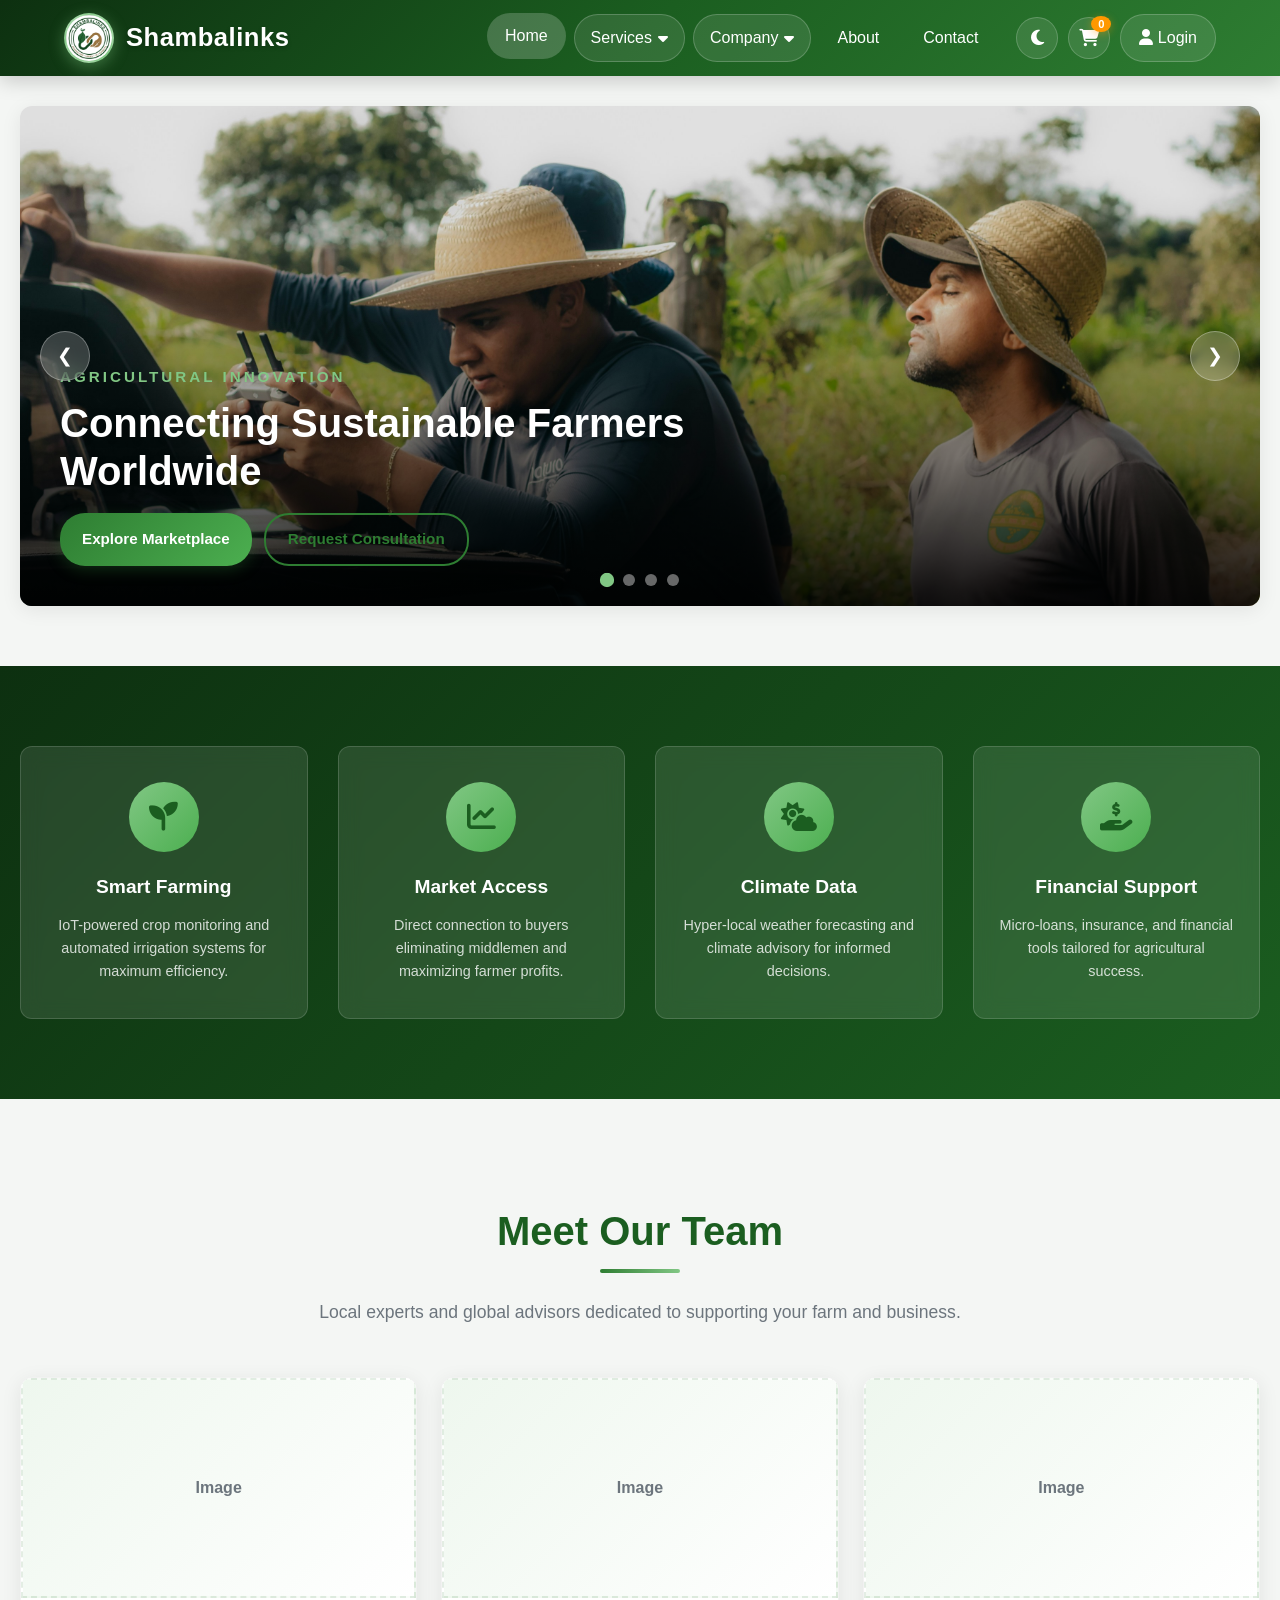
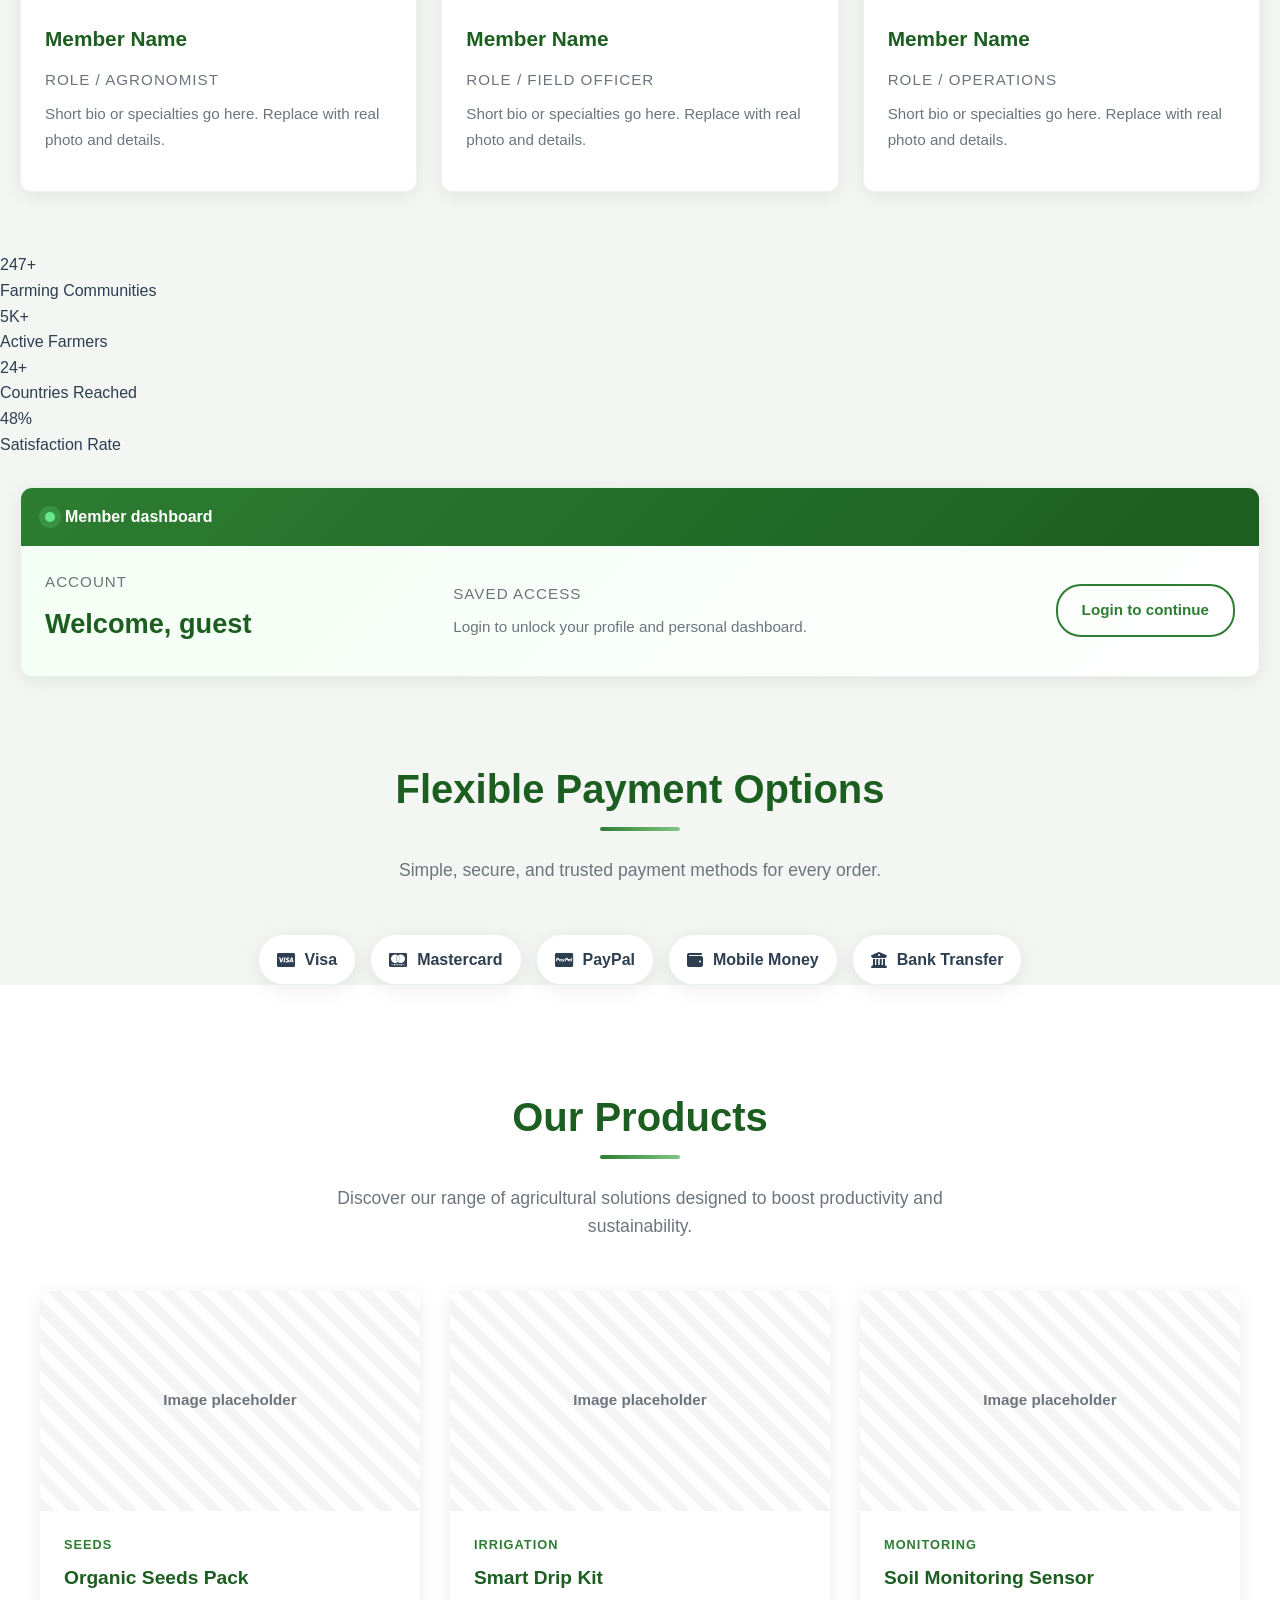
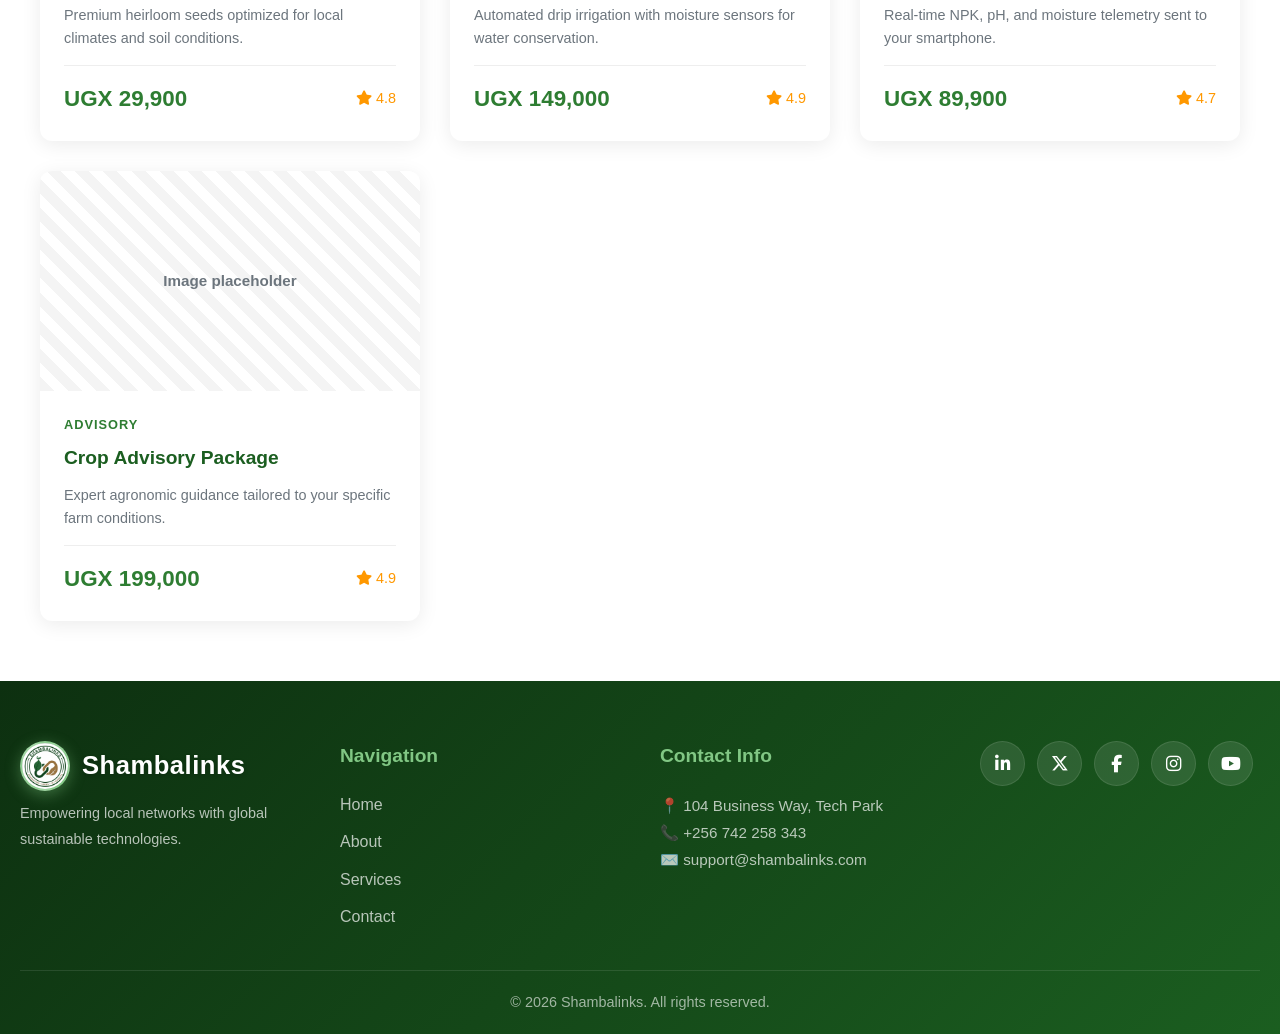
==== index.html @ 815021c3 "Added all the files and folders for the project." ====
<!DOCTYPE html>
<html lang="en">
<head>
    <meta charset="UTF-8">
    <meta name="viewport" content="width=device-width, initial-scale=1.0">
    <title>Shambalinks - Home</title>
    <link rel="stylesheet" href="Assets/css/style.css">
    <link rel="stylesheet" href="https://cdnjs.cloudflare.com/ajax/libs/font-awesome/6.5.1/css/all.min.css">
</head>
<body>
    <header>
        <div class="nav-container">
            <a href="index.html" class="logo-container">
                <div class="logo-placeholder">
                    <img src="Assets/images/shambalink logo.jpg" alt="SL" onerror="this.style.display='none'">
                </div>
                <div class="logo-text">Shambalinks</div>
            </a>
            <nav class="nav-menu">
                <div class="nav-left">
                    <a href="index.html" class="active">Home</a>
                    <div class="nav-dropdown">
                        <button class="dropbtn" aria-expanded="false">Services <i class="fa-solid fa-caret-down"></i></button>
                        <div class="dropdown-content">
                            <a href="pages/marketplace.html"><i class="fa-solid fa-store"></i> Marketplace</a>
                            <a href="pages/consulting.html"><i class="fa-solid fa-handshake"></i> Consulting</a>
                            <a href="#products"><i class="fa-solid fa-box"></i> Products</a>
                            <a href="pages/contact.html"><i class="fa-solid fa-envelope"></i> Request Service</a>
                        </div>
                    </div>
                    <div class="nav-dropdown">
                        <button class="dropbtn" aria-expanded="false">Company <i class="fa-solid fa-caret-down"></i></button>
                        <div class="dropdown-content">
                            <a href="pages/About.html"><i class="fa-solid fa-info-circle"></i> About Us</a>
                            <a href="pages/contact.html"><i class="fa-solid fa-envelope"></i> Contact</a>
                            <a href="#team"><i class="fa-solid fa-users"></i> Our Team</a>
                            <a href="#careers"><i class="fa-solid fa-briefcase"></i> Careers</a>
                        </div>
                    </div>
                    <a href="pages/About.html">About</a>
                    <a href="pages/contact.html">Contact</a>
                </div>
                <div class="nav-right">
                    <button id="theme-toggle" aria-label="Toggle theme" title="Toggle theme"><i class="fa-solid fa-moon"></i></button>
                    <button id="cart-btn" aria-label="Open cart" title="Cart"><i class="fa-solid fa-cart-shopping"></i><span id="cart-count" class="cart-count">0</span></button>
                    <a href="pages/login.html" id="login-link" class="btn-link"><i class="fa-solid fa-user"></i> Login</a>
                    <a href="pages/profile.html" id="profile-link" class="btn-link" style="display:none"><i class="fa-solid fa-user-circle"></i> Profile</a>
                </div>
            </nav>
        </div>
    </header>

    <main>
        <!-- Hero Section -->
        <section class="hero-slider-section">
            <div class="slider-container">
                <button class="slider-btn prev">&#10094;</button>
                <button class="slider-btn next">&#10095;</button>
                
                <!-- Slides -->
                <div class="slide active">
                    <img src="Assets/images/innovation.jpg" alt="Agricultural Innovation">
                    <div class="slide-content">
                        <p class="subtheme">Agricultural Innovation</p>
                        <h1 class="theme">Connecting Sustainable Farmers Worldwide</h1>
                        <div class="hero-ctas" style="margin-top:18px; display:flex; gap:12px;">
                            <a href="pages/marketplace.html" class="btn">Explore Marketplace</a>
                            <a href="pages/contact.html" class="btn btn-outline">Request Consultation</a>
                        </div>
                    </div>
                </div>
             
                <div class="slide">
                    <img src="Assets/images/lucius-amberg-Qi2O3SMJAsY-unsplash.jpg" alt="Smart Eco-Solutions">
                    <div class="slide-content">
                        <p class="subtheme">Smart Eco-Solutions</p>
                        <h1 class="theme">Optimizing Crop Yields with Modern Tech</h1>
                    </div>
                </div>
                
                <div class="slide">
                    <img src="Assets/images/bridging gap.jpg" alt="Global Distribution">
                    <div class="slide-content">
                        <p class="subtheme">Global Distribution</p>
                        <h1 class="theme">Bridging the Gap Between Farm and Market</h1>
                    </div>
                </div>

                <div class="slide">
                    <img src="Assets/images/sustainable.jpeg" alt="Sustainable Farming">
                    <div class="slide-content">
                        <p class="subtheme">Sustainable Future</p>
                        <h1 class="theme">Building Eco-Friendly Agricultural Networks</h1>
                    </div>
                </div>

                <!-- Slider Dots -->
                <div class="slider-dots">
                    <span class="dot active" data-slide="0"></span>
                    <span class="dot" data-slide="1"></span>
                    <span class="dot" data-slide="2"></span>
                    <span class="dot" data-slide="3"></span>
                </div>
            </div>
        </section>

        <!-- Features Section -->
        <section class="features-section">
            <div class="features-grid">
                <div class="feature-card">
                    <div class="feature-icon">
                        <i class="fa-solid fa-seedling"></i>
                    </div>
                    <h3>Smart Farming</h3>
                    <p>IoT-powered crop monitoring and automated irrigation systems for maximum efficiency.</p>
                </div>
                <div class="feature-card">
                    <div class="feature-icon">
                        <i class="fa-solid fa-chart-line"></i>
                    </div>
                    <h3>Market Access</h3>
                    <p>Direct connection to buyers eliminating middlemen and maximizing farmer profits.</p>
                </div>
                <div class="feature-card">
                    <div class="feature-icon">
                        <i class="fa-solid fa-cloud-sun"></i>
                    </div>
                    <h3>Climate Data</h3>
                    <p>Hyper-local weather forecasting and climate advisory for informed decisions.</p>
                </div>
                <div class="feature-card">
                    <div class="feature-icon">
                        <i class="fa-solid fa-hand-holding-dollar"></i>
                    </div>
                    <h3>Financial Support</h3>
                    <p>Micro-loans, insurance, and financial tools tailored for agricultural success.</p>
                </div>
            </div>
        </section>

        <!-- Team Section -->
        <section class="team-section container" id="team">
            <div class="section-header">
                <h2>Meet Our Team</h2>
                <p>Local experts and global advisors dedicated to supporting your farm and business.</p>
            </div>
            <div class="team-grid">
                <div class="team-card card">
                    <div class="card-img-wrapper">
                        <div class="team-photo-placeholder">Image</div>
                    </div>
                    <div class="card-body">
                        <h3>Member Name</h3>
                        <p class="muted-label">Role / Agronomist</p>
                        <p class="product-description">Short bio or specialties go here. Replace with real photo and details.</p>
                    </div>
                </div>
                <div class="team-card card">
                    <div class="card-img-wrapper">
                        <div class="team-photo-placeholder">Image</div>
                    </div>
                    <div class="card-body">
                        <h3>Member Name</h3>
                        <p class="muted-label">Role / Field Officer</p>
                        <p class="product-description">Short bio or specialties go here. Replace with real photo and details.</p>
                    </div>
                </div>
                <div class="team-card card">
                    <div class="card-img-wrapper">
                        <div class="team-photo-placeholder">Image</div>
                    </div>
                    <div class="card-body">
                        <h3>Member Name</h3>
                        <p class="muted-label">Role / Operations</p>
                        <p class="product-description">Short bio or specialties go here. Replace with real photo and details.</p>
                    </div>
                </div>
            </div>
        </section>

        <!-- Stats Section -->
        <section class="stats-section">
            <div class="stats-grid">
                <div class="stat-item">
                    <div class="stat-number" data-target="500" data-suffix="+">0</div>
                    <div class="stat-label">Farming Communities</div>
                </div>
                <div class="stat-item">
                    <div class="stat-number" data-target="10000" data-suffix="+">0</div>
                    <div class="stat-label">Active Farmers</div>
                </div>
                <div class="stat-item">
                    <div class="stat-number" data-target="50" data-suffix="+">0</div>
                    <div class="stat-label">Countries Reached</div>
                </div>
                <div class="stat-item">
                    <div class="stat-number" data-target="98" data-suffix="%">0</div>
                    <div class="stat-label">Satisfaction Rate</div>
                </div>
            </div>
        </section>

        <section class="container" id="profile-summary">
            <div class="summary-card">
                <div class="summary-header">
                    <span class="status-dot"></span>
                    <strong>Member dashboard</strong>
                </div>
                <div class="summary-body">
                    <div>
                        <p class="muted-label">Account</p>
                        <h3 id="user-profile-name">Welcome, guest</h3>
                    </div>
                    <div>
                        <p class="muted-label">Saved access</p>
                        <p id="user-profile-status">Login to unlock your profile and personal dashboard.</p>
                    </div>
                    <a href="pages/login.html" class="btn btn-outline">Login to continue</a>
                </div>
            </div>
        </section>

        <section class="container payment-section">
            <div class="section-header">
                <h2>Flexible Payment Options</h2>
                <p>Simple, secure, and trusted payment methods for every order.</p>
            </div>
            <div class="payment-methods">
                <span class="payment-pill"><i class="fa-brands fa-cc-visa"></i> Visa</span>
                <span class="payment-pill"><i class="fa-brands fa-cc-mastercard"></i> Mastercard</span>
                <span class="payment-pill"><i class="fa-brands fa-cc-paypal"></i> PayPal</span>
                <span class="payment-pill"><i class="fa-solid fa-wallet"></i> Mobile Money</span>
                <span class="payment-pill"><i class="fa-solid fa-building-columns"></i> Bank Transfer</span>
            </div>
        </section>

        <!-- Products Section -->
        <section class="products-section" id="products">
            <div class="container">
                <div class="section-header">
                    <h2>Our Products</h2>
                    <p>Discover our range of agricultural solutions designed to boost productivity and sustainability.</p>
                </div>
                <div class="products-grid">
                    <div class="product-card">
                        <div class="product-image">
                            <div class="product-placeholder" aria-hidden="true">Image placeholder</div>
                            <div class="product-overlay">
                                <button class="btn" onclick="window.addToCart && window.addToCart({name:'Organic Seeds Pack', price:29900, type:'product'})"><i class="fa-solid fa-cart-plus"></i> Add to Cart</button>
                            </div>
                        </div>
                        <div class="product-info">
                            <div class="product-category">Seeds</div>
                            <h3 class="product-name">Organic Seeds Pack</h3>
                            <p class="product-description">Premium heirloom seeds optimized for local climates and soil conditions.</p>
                            <div class="product-footer">
                                <span class="product-price">UGX 29,900</span>
                                <span class="product-rating"><i class="fa-solid fa-star"></i> 4.8</span>
                            </div>
                        </div>
                    </div>
                    <div class="product-card">
                        <div class="product-image">
                            <div class="product-placeholder" aria-hidden="true">Image placeholder</div>
                            <div class="product-overlay">
                                <button class="btn" onclick="window.addToCart && window.addToCart({name:'Smart Drip Kit', price:149000, type:'product'})"><i class="fa-solid fa-cart-plus"></i> Add to Cart</button>
                            </div>
                        </div>
                        <div class="product-info">
                            <div class="product-category">Irrigation</div>
                            <h3 class="product-name">Smart Drip Kit</h3>
                            <p class="product-description">Automated drip irrigation with moisture sensors for water conservation.</p>
                            <div class="product-footer">
                                <span class="product-price">UGX 149,000</span>
                                <span class="product-rating"><i class="fa-solid fa-star"></i> 4.9</span>
                            </div>
                        </div>
                    </div>
                    <div class="product-card">
                        <div class="product-image">
                            <div class="product-placeholder" aria-hidden="true">Image placeholder</div>
                            <div class="product-overlay">
                                <button class="btn" onclick="window.addToCart && window.addToCart({name:'Soil Monitoring Sensor', price:89900, type:'product'})"><i class="fa-solid fa-cart-plus"></i> Add to Cart</button>
                            </div>
                        </div>
                        <div class="product-info">
                            <div class="product-category">Monitoring</div>
                            <h3 class="product-name">Soil Monitoring Sensor</h3>
                            <p class="product-description">Real-time NPK, pH, and moisture telemetry sent to your smartphone.</p>
                            <div class="product-footer">
                                <span class="product-price">UGX 89,900</span>
                                <span class="product-rating"><i class="fa-solid fa-star"></i> 4.7</span>
                            </div>
                        </div>
                    </div>
                    <div class="product-card">
                        <div class="product-image">
                            <div class="product-placeholder" aria-hidden="true">Image placeholder</div>
                            <div class="product-overlay">
                                <a class="btn" href="pages/contact.html"><i class="fa-solid fa-envelope"></i> Request Service</a>
                            </div>
                        </div>
                        <div class="product-info">
                            <div class="product-category">Advisory</div>
                            <h3 class="product-name">Crop Advisory Package</h3>
                            <p class="product-description">Expert agronomic guidance tailored to your specific farm conditions.</p>
                            <div class="product-footer">
                                <span class="product-price">UGX 199,000</span>
                                <span class="product-rating"><i class="fa-solid fa-star"></i> 4.9</span>
                            </div>
                        </div>
                    </div>
                </div>
            </div>
        </section>

    </main>

    <footer>
        <div class="footer-container">
            <div class="footer-col">
                <div class="logo-container">
                    <div class="logo-placeholder">
                        <img src="Assets/images/shambalink logo.jpg" alt="SL" onerror="this.style.display='none'">
                    </div>
                    <div class="logo-text">Shambalinks</div>
                </div>
                <p style="margin-top: 10px; font-size: 0.9rem;">Empowering local networks with global sustainable technologies.</p>
            </div>
            <div class="footer-col">
                <h4>Navigation</h4>
                <div class="footer-nav">
                    <a href="index.html">Home</a>
                    <a href="pages/About.html">About</a>
                    <a href="pages/Services.html">Services</a>
                    <a href="pages/contact.html">Contact</a>
                </div>
            </div>
            <div class="footer-col">
                <h4>Contact Info</h4>
                <p>📍 104 Business Way, Tech Park</p>
                <p>📞 +256 742 258 343</p>
                <p>✉️ support@shambalinks.com</p>
            </div>
            <div class="footer-col">
                <div class="social-links">
                    <a href="https://linkedin.com" target="_blank" aria-label="LinkedIn"><i class="fa-brands fa-linkedin-in"></i></a>
                    <a href="https://twitter.com" target="_blank" aria-label="Twitter"><i class="fa-brands fa-x-twitter"></i></a>
                    <a href="https://facebook.com" target="_blank" aria-label="Facebook"><i class="fa-brands fa-facebook-f"></i></a>
                    <a href="https://instagram.com" target="_blank" aria-label="Instagram"><i class="fa-brands fa-instagram"></i></a>
                    <a href="https://youtube.com" target="_blank" aria-label="YouTube"><i class="fa-brands fa-youtube"></i></a>
                </div>
            </div>
        </div>
        <div class="footer-bottom">
            <p>&copy; 2026 Shambalinks. All rights reserved.</p>
        </div>
    </footer>

    <script src="Assets/js/script.js"></script>
</body>
</html>
---- Assets/css/style.css ----
/* --- Root Variables & Reset --- */
:root {
  --primary-color: #2e7d32;
  --primary-light: #4caf50;
  --secondary-color: #81c784;
  --accent-color: #ff9800;
  --dark-color: #1b5e20;
  --darker-color: #0d3010;
  --bg-dark: #0f1720;
  --card-dark: #0b1320;
  --light-bg: #f4f6f4;
  --lighter-bg: #ffffff;
  --text-dark: #2c3e50;
  --text-light: #ffffff;
  --text-muted: #6c757d;
  --shadow: 0 4px 20px rgba(0,0,0,0.08);
  --shadow-hover: 0 8px 30px rgba(0,0,0,0.15);
  --transition: all 0.3s cubic-bezier(0.4, 0, 0.2, 1);
  --border-radius: 12px;
}

* {
  margin: 0;
  padding: 0;
  box-sizing: border-box;
  font-family: 'Segoe UI', Tahoma, Geneva, Verdana, sans-serif;
}

body {
  background-color: var(--light-bg);
  color: var(--text-dark);
  line-height: 1.6;
  overflow-x: hidden;
}

a {
  text-decoration: none;
  color: inherit;
}

ul {
  list-style: none;
}

img {
  max-width: 100%;
  height: 100%;
  object-fit: cover;
  display: block;
  background-color: #ddd;
}

/* --- Header & Navigation --- */
header {
  background: linear-gradient(135deg, var(--darker-color) 0%, var(--dark-color) 50%, var(--primary-color) 100%);
  color: var(--text-light);
  padding: 0.8rem 5%;
  position: sticky;
  top: 0;
  z-index: 1000;
  box-shadow: 0 4px 20px rgba(0,0,0,0.2);
  backdrop-filter: blur(10px);
}

.nav-container {
  display: flex;
  justify-content: space-between;
  align-items: center;
  max-width: 1400px;
  margin: 0 auto;
}

.logo-container {
  display: flex;
  align-items: center;
  gap: 12px;
  transition: var(--transition);
}

.logo-container:hover {
  transform: scale(1.02);
}

.logo-placeholder {
  width: 50px;
  height: 50px;
  background: linear-gradient(135deg, var(--secondary-color), var(--primary-light));
  border-radius: 50%;
  display: flex;
  align-items: center;
  justify-content: center;
  font-weight: bold;
  color: var(--dark-color);
  overflow: hidden;
  box-shadow: 0 4px 15px rgba(129, 199, 132, 0.4);
  border: 2px solid rgba(255,255,255,0.3);
}

.logo-placeholder img {
  width: 100%;
  height: 100%;
  object-fit: cover;
}

.logo-text {
  font-size: 1.6rem;
  font-weight: 700;
  color: var(--text-light);
  text-shadow: 0 2px 4px rgba(0,0,0,0.2);
  letter-spacing: 0.5px;
}

.nav-menu {
  display: flex;
  gap: 20px;
  align-items: center;
}

.nav-left { 
  display: flex; 
  gap: 8px; 
  align-items: center; 
}

.nav-right { 
  display: flex; 
  gap: 10px; 
  align-items: center; 
}

.btn-link { 
  color: var(--text-light); 
  padding: 10px 18px; 
  border-radius: 25px; 
  background: rgba(255,255,255,0.1);
  border: 1px solid rgba(255,255,255,0.2);
  transition: var(--transition);
  font-weight: 500;
}

.btn-link:hover {
  background: rgba(255,255,255,0.2);
  transform: translateY(-2px);
  box-shadow: 0 4px 12px rgba(0,0,0,0.2);
}

.nav-dropdown { 
  position: relative; 
}

.dropbtn { 
  background: rgba(255,255,255,0.1); 
  color: var(--text-light); 
  border: 1px solid rgba(255,255,255,0.2);
  padding: 10px 16px; 
  cursor: pointer; 
  font: inherit;
  border-radius: 25px;
  transition: var(--transition);
  display: flex;
  align-items: center;
  gap: 6px;
  font-weight: 500;
}

.dropbtn:hover {
  background: rgba(255,255,255,0.2);
  transform: translateY(-2px);
}

.dropdown-content { 
  display: none; 
  position: absolute; 
  top: 120%; 
  left: 0; 
  background: white; 
  color: var(--text-dark); 
  min-width: 220px; 
  box-shadow: 0 10px 40px rgba(0,0,0,0.15); 
  border-radius: var(--border-radius); 
  overflow: hidden; 
  z-index: 1000;
  border: 1px solid rgba(0,0,0,0.05);
  animation: slideDown 0.2s ease;
}

@keyframes slideDown {
  from { opacity: 0; transform: translateY(-10px); }
  to { opacity: 1; transform: translateY(0); }
}

.nav-dropdown:hover .dropdown-content,
.nav-dropdown.open .dropdown-content { 
  display: block; 
}

.nav-dropdown.open .dropbtn {
  background: rgba(255,255,255,0.25);
}

.dropdown-content a { 
  display: flex; 
  align-items: center;
  gap: 10px;
  padding: 12px 18px; 
  color: inherit;
  transition: var(--transition);
  border-bottom: 1px solid rgba(0,0,0,0.03);
}

.dropdown-content a:last-child {
  border-bottom: none;
}

.dropdown-content a:hover { 
  background: linear-gradient(135deg, var(--light-bg), #e8f5e9);
  color: var(--primary-color);
  padding-left: 22px;
}

/* Responsive dropdowns: on small screens make dropdowns static block items */
@media (max-width: 900px){
  .nav-container { padding: 0.6rem 3%; }
  .nav-menu { flex-direction: column; align-items: stretch; gap: 8px; }
  .nav-left { display:flex; flex-direction:column; gap:8px; }
  .dropdown-content { position: static; min-width: 100%; border-radius: 8px; box-shadow: none; border: none; }
  .nav-dropdown .dropbtn { width: 100%; text-align: left; }
  .nav-dropdown.open .dropdown-content { display: block; }
}

.dropdown-content a i {
  width: 20px;
  color: var(--primary-color);
}

#theme-toggle { 
  background: rgba(255,255,255,0.1); 
  border: 1px solid rgba(255,255,255,0.2); 
  color: var(--text-light); 
  font-size: 1.1rem; 
  cursor: pointer; 
  padding: 10px;
  border-radius: 50%;
  transition: var(--transition);
  width: 42px;
  height: 42px;
  display: flex;
  align-items: center;
  justify-content: center;
}

#theme-toggle:hover {
  background: rgba(255,255,255,0.2);
  transform: rotate(180deg);
}

#cart-btn { 
  position: relative; 
  background: rgba(255,255,255,0.1); 
  border: 1px solid rgba(255,255,255,0.2); 
  color: var(--text-light); 
  font-size: 1.1rem; 
  cursor: pointer; 
  padding: 10px;
  border-radius: 50%;
  transition: var(--transition);
  width: 42px;
  height: 42px;
  display: flex;
  align-items: center;
  justify-content: center;
}

#cart-btn:hover {
  background: rgba(255,255,255,0.2);
  transform: scale(1.1);
}

.cart-count { 
  position: absolute; 
  top: -2px; 
  right: -2px; 
  background: var(--accent-color); 
  color: white; 
  border-radius: 50%; 
  padding: 2px 7px; 
  font-size: 0.7rem;
  font-weight: bold;
  box-shadow: 0 2px 8px rgba(255, 152, 0, 0.4);
}

.nav-menu > .nav-left > a {
  padding: 10px 18px;
  border-radius: 25px;
  transition: var(--transition);
  font-weight: 500;
}

.nav-menu > .nav-left > a:hover,
.nav-menu > .nav-left > a.active {
  background: rgba(255,255,255,0.2);
  transform: translateY(-2px);
}

/* --- Hero Section --- */
.hero-slider-section {
  max-width: 1400px;
  margin: 30px auto;
  padding: 0 20px;
}

.slider-container {
  position: relative;
  border-radius: var(--border-radius);
  overflow: hidden;
  box-shadow: var(--shadow);
  height: 500px;
}

.slide {
  position: absolute;
  inset: 0;
  opacity: 0;
  transition: opacity 0.8s ease;
}

.slide.active {
  opacity: 1;
}

.slide img {
  width: 100%;
  height: 100%;
  object-fit: cover;
}

.slide-content {
  position: absolute;
  bottom: 0;
  left: 0;
  right: 0;
  padding: 60px 40px 40px;
  background: linear-gradient(to top, rgba(0,0,0,0.85) 0%, rgba(0,0,0,0.4) 50%, transparent 100%);
  color: white;
}

.slide-content .subtheme {
  font-size: 0.95rem;
  text-transform: uppercase;
  letter-spacing: 3px;
  color: var(--secondary-color);
  margin-bottom: 10px;
  font-weight: 600;
}

.slide-content .theme {
  font-size: 2.5rem;
  font-weight: 700;
  text-shadow: 0 2px 10px rgba(0,0,0,0.3);
  max-width: 700px;
  line-height: 1.2;
}

.slider-btn {
  position: absolute;
  top: 50%;
  transform: translateY(-50%);
  background: rgba(255,255,255,0.2);
  backdrop-filter: blur(10px);
  border: 1px solid rgba(255,255,255,0.3);
  color: white;
  width: 50px;
  height: 50px;
  border-radius: 50%;
  cursor: pointer;
  font-size: 1.2rem;
  transition: var(--transition);
  z-index: 10;
  display: flex;
  align-items: center;
  justify-content: center;
}

.slider-btn:hover {
  background: var(--primary-color);
  transform: translateY(-50%) scale(1.1);
}

.slider-btn.prev { left: 20px; }
.slider-btn.next { right: 20px; }

.slider-dots {
  position: absolute;
  bottom: 20px;
  left: 50%;
  transform: translateX(-50%);
  display: flex;
  gap: 10px;
  z-index: 10;
}

.dot {
  width: 12px;
  height: 12px;
  border-radius: 50%;
  background: rgba(255,255,255,0.4);
  cursor: pointer;
  transition: var(--transition);
  border: 2px solid transparent;
}

.dot.active {
  background: var(--secondary-color);
  transform: scale(1.2);
}

.dot:hover {
  background: rgba(255,255,255,0.7);
}

/* --- Section Headers --- */
.container {
  max-width: 1400px;
  margin: 0 auto;
  padding: 0 20px;
}

.section-header {
  text-align: center;
  margin-bottom: 50px;
  padding-top: 40px;
}

.section-header h2 {
  font-size: 2.5rem;
  color: var(--dark-color);
  margin-bottom: 15px;
  position: relative;
  display: inline-block;
}

.section-header h2::after {
  content: '';
  position: absolute;
  bottom: -10px;
  left: 50%;
  transform: translateX(-50%);
  width: 80px;
  height: 4px;
  background: linear-gradient(90deg, var(--primary-color), var(--secondary-color));
  border-radius: 2px;
}

.section-header p {
  color: var(--text-muted);
  font-size: 1.1rem;
  max-width: 700px;
  margin: 20px auto 0;
}

.summary-card {
  background: linear-gradient(135deg, #f3fff4 0%, #ffffff 100%);
  border: 1px solid rgba(46, 125, 50, 0.1);
  border-radius: var(--border-radius);
  box-shadow: var(--shadow);
  overflow: hidden;
  margin: 30px auto;
}

.summary-header {
  background: linear-gradient(135deg, var(--primary-color), var(--dark-color));
  color: white;
  padding: 16px 24px;
  display: flex;
  align-items: center;
  gap: 10px;
  font-size: 1rem;
}

.status-dot {
  width: 10px;
  height: 10px;
  background: #68ea8a;
  border-radius: 50%;
  display: inline-block;
  box-shadow: 0 0 0 6px rgba(104, 234, 138, 0.2);
}

.summary-body {
  padding: 24px;
  display: grid;
  grid-template-columns: 1.2fr 1.8fr auto;
  gap: 20px;
  align-items: center;
}

.muted-label {
  color: var(--text-muted);
  font-size: 0.8rem;
  letter-spacing: 1px;
  text-transform: uppercase;
  margin-bottom: 8px;
}

.summary-body h3 {
  color: var(--dark-color);
  font-size: 1.7rem;
  margin-bottom: 6px;
}

.summary-body p {
  color: var(--text-muted);
  font-size: 0.95rem;
}

.payment-section {
  margin-top: 40px;
}

.payment-methods {
  display: flex;
  flex-wrap: wrap;
  justify-content: center;
  gap: 14px;
}

.payment-pill {
  background: white;
  border: 1px solid rgba(46, 125, 50, 0.1);
  box-shadow: var(--shadow);
  color: var(--text-dark);
  border-radius: 999px;
  padding: 12px 18px;
  display: inline-flex;
  align-items: center;
  gap: 10px;
  font-weight: 600;
}

.cart-list {
  list-style: none;
  margin: 18px 0;
  padding: 0;
  display: grid;
  gap: 12px;
}

.cart-list li, .checkout-items li {
  display: flex;
  justify-content: space-between;
  gap: 10px;
  padding-bottom: 10px;
  border-bottom: 1px solid rgba(0,0,0,0.08);
}

.cart-total, .checkout-total {
  display: flex;
  justify-content: space-between;
  align-items: center;
  margin-top: 18px;
  font-size: 1.1rem;
}

.checkout-layout {
  display: grid;
  grid-template-columns: 1.7fr 1fr;
  gap: 30px;
  margin: 50px auto;
}

.checkout-panel, .checkout-summary, .profile-panel {
  background: white;
  border-radius: var(--border-radius);
  box-shadow: var(--shadow);
  padding: 30px;
}

.checkout-summary {
  background: linear-gradient(135deg, #f7fff7 0%, #ffffff 100%);
}

.checkout-items {
  list-style: none;
  margin: 20px 0 0;
  padding: 0;
  display: grid;
  gap: 12px;
}

.payment-options {
  display: flex;
  gap: 12px;
  margin: 20px 0;
  flex-wrap: wrap;
}

.payment-option {
  background: #f5f5f5;
  border: 1px solid #ddd;
  border-radius: 10px;
  padding: 12px 16px;
  cursor: pointer;
  font-weight: 600;
}

.payment-option.active {
  border-color: var(--primary-color);
  background: rgba(46, 125, 50, 0.08);
  color: var(--primary-color);
}

.profile-panel {
  max-width: 900px;
  margin: 20px auto;
}

.profile-hero {
  display: flex;
  align-items: center;
  gap: 20px;
  margin-bottom: 30px;
}

.user-avatar {
  width: 80px;
  height: 80px;
  border-radius: 50%;
  background: linear-gradient(135deg, var(--primary-color), var(--secondary-color));
  color: white;
  display: flex;
  align-items: center;
  justify-content: center;
  font-size: 2rem;
  font-weight: 700;
}

.profile-details {
  display: grid;
  grid-template-columns: repeat(auto-fit, minmax(180px, 1fr));
  gap: 20px;
  margin-bottom: 20px;
}

.profile-details label {
  display: block;
  color: var(--text-muted);
  margin-bottom: 8px;
  font-size: 0.8rem;
  text-transform: uppercase;
  letter-spacing: 1px;
}

.profile-details p {
  color: var(--text-dark);
  font-size: 1rem;
  font-weight: 600;
}

/* --- Image Grid / Cards --- */
.image-grid {
  display: grid;
  grid-template-columns: repeat(auto-fit, minmax(300px, 1fr));
  gap: 30px;
  padding: 20px 0;
}

.card {
  background: var(--lighter-bg);
  border-radius: var(--border-radius);
  overflow: hidden;
  box-shadow: var(--shadow);
  transition: var(--transition);
  border: 1px solid rgba(0,0,0,0.05);
}

.card:hover {
  transform: translateY(-8px);
  box-shadow: var(--shadow-hover);
}

.card img {
  width: 100%;
  height: 220px;
  object-fit: cover;
  transition: var(--transition);
}

.card:hover img {
  transform: scale(1.05);
}

.card-img-wrapper {
  overflow: hidden;
  position: relative;
}

.card-badge {
  position: absolute;
  top: 15px;
  right: 15px;
  background: var(--accent-color);
  color: white;
  padding: 5px 12px;
  border-radius: 20px;
  font-size: 0.8rem;
  font-weight: 600;
  box-shadow: 0 4px 10px rgba(255, 152, 0, 0.3);
}

.card-body {
  padding: 24px;
}

.card-body h3 {
  color: var(--dark-color);
  margin-bottom: 12px;
  font-size: 1.3rem;
}

.card-body p {
  color: var(--text-muted);
  font-size: 0.95rem;
  line-height: 1.7;
}

.card-body .price {
  font-size: 1.4rem;
  font-weight: 700;
  color: var(--primary-color);
  margin: 15px 0;
}

.card-body .btn {
  width: 100%;
  margin-top: 15px;
}

/* --- Buttons --- */
.btn {
  background: linear-gradient(135deg, var(--primary-color), var(--primary-light));
  color: white;
  border: none;
  padding: 12px 24px;
  border-radius: 25px;
  cursor: pointer;
  font-weight: 600;
  font-size: 0.95rem;
  transition: var(--transition);
  display: inline-flex;
  align-items: center;
  justify-content: center;
  gap: 8px;
  box-shadow: 0 4px 15px rgba(46, 125, 50, 0.3);
}

.btn:hover {
  transform: translateY(-3px);
  box-shadow: 0 6px 20px rgba(46, 125, 50, 0.4);
}

.btn-outline {
  background: transparent;
  border: 2px solid var(--primary-color);
  color: var(--primary-color);
  box-shadow: none;
}

.btn-outline:hover {
  background: var(--primary-color);
  color: white;
}

.btn-accent {
  background: linear-gradient(135deg, var(--accent-color), #ffb74d);
  box-shadow: 0 4px 15px rgba(255, 152, 0, 0.3);
}

.btn-accent:hover {
  box-shadow: 0 6px 20px rgba(255, 152, 0, 0.4);
}

/* --- Features Section --- */
.features-section {
  background: linear-gradient(135deg, var(--darker-color) 0%, var(--dark-color) 100%);
  padding: 80px 20px;
  margin: 60px 0;
  position: relative;
  overflow: hidden;
}

.features-grid {
  display: grid;
  grid-template-columns: repeat(auto-fit, minmax(250px, 1fr));
  gap: 30px;
  max-width: 1400px;
  margin: 0 auto;
}

.feature-card {
  background: rgba(255,255,255,0.1);
  backdrop-filter: blur(10px);
  border: 1px solid rgba(255,255,255,0.15);
  border-radius: var(--border-radius);
  padding: 35px 25px;
  text-align: center;
  transition: var(--transition);
}

.feature-card:hover {
  transform: translateY(-5px);
  background: rgba(255,255,255,0.15);
}

.feature-icon {
  width: 70px;
  height: 70px;
  background: linear-gradient(135deg, var(--secondary-color), var(--primary-light));
  border-radius: 50%;
  display: flex;
  align-items: center;
  justify-content: center;
  margin: 0 auto 20px;
  font-size: 1.8rem;
  color: var(--dark-color);
}

.feature-card h3 {
  color: white;
  font-size: 1.2rem;
  margin-bottom: 12px;
}

.feature-card p {
  color: rgba(255,255,255,0.8);
  font-size: 0.9rem;
}

/* --- Products Section --- */
.products-section {
  padding: 60px 20px;
  background: var(--lighter-bg);
}

.products-grid {
  display: grid;
  grid-template-columns: repeat(auto-fit, minmax(280px, 1fr));
  gap: 30px;
  max-width: 1400px;
  margin: 0 auto;
}

.product-card {
  background: white;
  border-radius: var(--border-radius);
  overflow: hidden;
  box-shadow: var(--shadow);
  transition: var(--transition);
}

.product-card:hover {
  transform: translateY(-10px);
  box-shadow: var(--shadow-hover);
}

.product-image {
  position: relative;
  height: 220px;
  overflow: hidden;
}

.product-image img {
  width: 100%;
  height: 100%;
  object-fit: cover;
  transition: var(--transition);
}

.product-card:hover .product-image img {
  transform: scale(1.1);
}

.product-overlay {
  position: absolute;
  inset: 0;
  background: rgba(0,0,0,0.4);
  display: flex;
  align-items: center;
  justify-content: center;
  opacity: 0;
  transition: var(--transition);
}

.product-card:hover .product-overlay {
  opacity: 1;
}

.product-info {
  padding: 24px;
}

.product-category {
  font-size: 0.8rem;
  text-transform: uppercase;
  letter-spacing: 1px;
  color: var(--primary-color);
  font-weight: 600;
  margin-bottom: 8px;
}

.product-name {
  font-size: 1.2rem;
  color: var(--dark-color);
  margin-bottom: 10px;
}

.product-description {
  color: var(--text-muted);
  font-size: 0.9rem;
  margin-bottom: 15px;
}

.product-footer {
  display: flex;
  justify-content: space-between;
  align-items: center;
  padding-top: 15px;
  border-top: 1px solid #eee;
}

.product-price {
  font-size: 1.4rem;
  font-weight: 700;
  color: var(--primary-color);
}

/* Placeholder for missing product images so user can fill in later */
.product-placeholder{
  width: 100%;
  height: 100%;
  display:flex;
  align-items:center;
  justify-content:center;
  background: repeating-linear-gradient(45deg, #f4f4f4 0 10px, #fff 10px 20px);
  color: var(--text-muted);
  font-weight:700;
  font-size:0.95rem;
}

/* Team section styles */
.team-grid{
  display: grid;
  grid-template-columns: repeat(auto-fit, minmax(260px, 1fr));
  gap: 24px;
  margin-bottom: 60px;
}
.team-photo-placeholder{
  width:100%;
  height:220px;
  background: linear-gradient(135deg, #eef7ee 0%, #ffffff 100%);
  border: 2px dashed rgba(46,125,50,0.12);
  display:flex;
  align-items:center;
  justify-content:center;
  color: var(--text-muted);
  font-weight:700;
}

/* Hero CTA adjustments */
.hero-ctas .btn { padding: 12px 22px; }
.hero-ctas .btn-outline { border-width: 2px; }

.product-rating {
  color: var(--accent-color);
  font-size: 0.9rem;
}

/* --- CTA Section --- */
.cta-section {
  background: linear-gradient(135deg, var(--primary-color) 0%, var(--dark-color) 100%);
  padding: 80px 20px;
  text-align: center;
  color: white;
  position: relative;
  overflow: hidden;
}

.cta-section::before {
  content: '';
  position: absolute;
  top: -50%;
  right: -20%;
  width: 600px;
  height: 600px;
  background: radial-gradient(circle, rgba(255,255,255,0.1) 0%, transparent 70%);
  border-radius: 50%;
}

.cta-content {
  position: relative;
  z-index: 1;
  max-width: 700px;
  margin: 0 auto;
}

.cta-section h2 {
  font-size: 2.5rem;
  margin-bottom: 20px;
}

.cta-section p {
  font-size: 1.1rem;
  opacity: 0.9;
  margin-bottom: 30px;
}

.cta-buttons {
  display: flex;
  gap: 15px;
  justify-content: center;
  flex-wrap: wrap;
}

/* --- Form Styles --- */
.contact-form {
  display: flex;
  flex-direction: column;
  gap: 20px;
  max-width: 600px;
  margin: 0 auto;
  background: white;
  padding: 40px;
  border-radius: var(--border-radius);
  box-shadow: var(--shadow);
}

.form-group {
  position: relative;
}

.form-group label {
  display: block;
  margin-bottom: 8px;
  font-weight: 600;
  color: var(--text-dark);
  font-size: 0.95rem;
}

.contact-form input,
.contact-form textarea,
.form-input {
  width: 100%;
  padding: 14px 18px;
  border: 2px solid #e0e0e0;
  border-radius: 10px;
  font-size: 1rem;
  transition: var(--transition);
  background: var(--light-bg);
}

.contact-form input:focus,
.contact-form textarea:focus,
.form-input:focus {
  outline: none;
  border-color: var(--primary-color);
  background: white;
  box-shadow: 0 0 0 4px rgba(46, 125, 50, 0.1);
}

.contact-form button {
  background: linear-gradient(135deg, var(--primary-color), var(--primary-light));
  color: white;
  border: none;
  padding: 14px 28px;
  border-radius: 25px;
  cursor: pointer;
  font-weight: 600;
  font-size: 1rem;
  transition: var(--transition);
  box-shadow: 0 4px 15px rgba(46, 125, 50, 0.3);
}

.contact-form button:hover {
  transform: translateY(-3px);
  box-shadow: 0 6px 20px rgba(46, 125, 50, 0.4);
}

/* --- Auth Forms --- */
.auth-container {
  min-height: calc(100vh - 200px);
  display: flex;
  align-items: center;
  justify-content: center;
  padding: 40px 20px;
  background: linear-gradient(135deg, #e8f5e9 0%, #f1f8e9 100%);
}

.auth-card {
  background: white;
  border-radius: var(--border-radius);
  box-shadow: var(--shadow-hover);
  width: 100%;
  max-width: 450px;
  overflow: hidden;
}

.auth-header {
  background: linear-gradient(135deg, var(--primary-color), var(--dark-color));
  padding: 30px;
  text-align: center;
  color: white;
}

.auth-header h2 {
  font-size: 1.8rem;
  margin-bottom: 5px;
}

.auth-header p {
  opacity: 0.9;
  font-size: 0.95rem;
}

.auth-tabs {
  display: flex;
  border-bottom: 2px solid #e0e0e0;
}

.auth-tab {
  flex: 1;
  padding: 15px;
  text-align: center;
  cursor: pointer;
  font-weight: 600;
  color: var(--text-muted);
  transition: var(--transition);
  border: none;
  background: none;
  font-size: 1rem;
}

.auth-tab.active {
  color: var(--primary-color);
  border-bottom: 3px solid var(--primary-color);
  margin-bottom: -2px;
}

.auth-tab:hover {
  color: var(--primary-color);
  background: rgba(46, 125, 50, 0.05);
}

.auth-body {
  padding: 35px;
}

.auth-form {
  display: none;
}

.auth-form.active {
  display: block;
  animation: fadeIn 0.3s ease;
}

@keyframes fadeIn {
  from { opacity: 0; transform: translateY(10px); }
  to { opacity: 1; transform: translateY(0); }
}

.auth-form .form-group {
  margin-bottom: 20px;
}

.auth-form input {
  width: 100%;
  padding: 14px 18px;
  border: 2px solid #e0e0e0;
  border-radius: 10px;
  font-size: 1rem;
  transition: var(--transition);
}

.auth-form input:focus {
  outline: none;
  border-color: var(--primary-color);
  box-shadow: 0 0 0 4px rgba(46, 125, 50, 0.1);
}

.auth-form .btn {
  width: 100%;
  padding: 14px;
  font-size: 1rem;
}

.auth-divider {
  display: flex;
  align-items: center;
  margin: 25px 0;
  color: var(--text-muted);
}

.auth-divider::before,
.auth-divider::after {
  content: '';
  flex: 1;
  height: 1px;
  background: #e0e0e0;
}

.auth-divider span {
  padding: 0 15px;
  font-size: 0.9rem;
}

.social-login {
  display: flex;
  gap: 10px;
}

.social-btn {
  flex: 1;
  padding: 12px;
  border: 2px solid #e0e0e0;
  border-radius: 10px;
  background: white;
  cursor: pointer;
  transition: var(--transition);
  font-size: 1.2rem;
}

.social-btn:hover {
  border-color: var(--primary-color);
  background: var(--light-bg);
}

/* --- Image Editor --- */
.editor-grid {
  display: grid;
  grid-template-columns: 2fr 1fr;
  gap: 25px;
  align-items: start;
}

.editor-canvas {
  background: #fff;
  padding: 20px;
  border-radius: var(--border-radius);
  box-shadow: var(--shadow);
}

.editor-canvas canvas {
  width: 100%;
  height: auto;
  border-radius: 8px;
  background: #eee;
}

.editor-actions {
  display: flex;
  gap: 10px;
  align-items: center;
  margin-top: 15px;
  flex-wrap: wrap;
}

.editor-actions input[type=file] {
  padding: 8px;
}

/* --- Modal --- */
.modal {
  position: fixed;
  inset: 0;
  display: flex;
  align-items: center;
  justify-content: center;
  background: rgba(0,0,0,0.6);
  backdrop-filter: blur(5px);
  z-index: 1200;
}

.modal-content {
  background: white;
  padding: 30px;
  border-radius: var(--border-radius);
  width: 90%;
  max-width: 500px;
  box-shadow: 0 20px 60px rgba(0,0,0,0.3);
  animation: modalIn 0.3s ease;
}

@keyframes modalIn {
  from { opacity: 0; transform: scale(0.9); }
  to { opacity: 1; transform: scale(1); }
}

/* --- Footer --- */
footer {
  background: linear-gradient(135deg, var(--darker-color) 0%, var(--dark-color) 100%);
  color: var(--text-light);
  padding: 60px 20px 20px;
  margin-top: 0;
}

.footer-container {
  max-width: 1400px;
  margin: 0 auto;
  display: grid;
  grid-template-columns: repeat(auto-fit, minmax(250px, 1fr));
  gap: 40px;
}

.footer-col h3, .footer-col h4 {
  margin-bottom: 20px;
  color: var(--secondary-color);
  font-size: 1.2rem;
}

.footer-col p {
  color: rgba(255,255,255,0.7);
  font-size: 0.95rem;
  line-height: 1.8;
}

.footer-nav {
  display: flex;
  flex-direction: column;
  gap: 12px;
}

.footer-nav a {
  color: rgba(255,255,255,0.7);
  transition: var(--transition);
  display: flex;
  align-items: center;
  gap: 8px;
}

.footer-nav a:hover {
  color: var(--secondary-color);
  padding-left: 5px;
}

.social-links {
  display: flex;
  gap: 12px;
  flex-wrap: wrap;
}

.social-links a {
  display: inline-flex;
  align-items: center;
  justify-content: center;
  width: 45px;
  height: 45px;
  background: rgba(255, 255, 255, 0.1);
  border-radius: 50%;
  color: var(--text-light);
  font-size: 1.1rem;
  transition: var(--transition);
  border: 1px solid rgba(255,255,255,0.1);
}

.social-links a:hover {
  background: var(--primary-color);
  color: #ffffff;
  transform: translateY(-5px);
  box-shadow: 0 8px 20px rgba(46, 125, 50, 0.4);
}

.footer-bottom {
  text-align: center;
  border-top: 1px solid rgba(255,255,255,0.1);
  margin-top: 40px;
  padding-top: 20px;
  font-size: 0.9rem;
  color: rgba(255,255,255,0.6);
}

/* --- Dark Theme --- */
body.dark {
  background: var(--bg-dark);
  color: var(--text-light);
}

body.dark header {
  background: linear-gradient(135deg, #050a0f 0%, var(--card-dark) 100%);
}

body.dark .card,
body.dark .editor-canvas,
body.dark .modal-content,
body.dark .auth-card,
body.dark .product-card {
  background: var(--card-dark);
  color: var(--text-light);
  border-color: rgba(255,255,255,0.1);
}

body.dark .dropdown-content {
  background: var(--card-dark);
  color: var(--text-light);
  border-color: rgba(255,255,255,0.1);
}

body.dark .dropdown-content a:hover {
  background: rgba(255,255,255,0.05);
}

body.dark .summary-card,
body.dark .payment-pill,
body.dark .checkout-panel,
body.dark .checkout-summary,
body.dark .profile-panel {
  background: var(--card-dark);
  border-color: rgba(255,255,255,0.1);
  color: var(--text-light);
}

body.dark .summary-body h3,
body.dark .profile-details p,
body.dark .checkout-panel h2,
body.dark .checkout-summary h3 {
  color: var(--text-light);
}

body.dark .section-header h2 {
  color: var(--secondary-color);
}

body.dark .card-body h3,
body.dark .product-name {
  color: var(--secondary-color);
}

body.dark .contact-form,
body.dark .auth-form input {
  background: var(--card-dark);
  color: var(--text-light);
}

body.dark .contact-form input,
body.dark .contact-form textarea {
  background: rgba(255,255,255,0.05);
  border-color: rgba(255,255,255,0.2);
  color: var(--text-light);
}

body.dark .features-section {
  background: linear-gradient(135deg, #050a0f 0%, var(--card-dark) 100%);
}

body.dark .cta-section {
  background: linear-gradient(135deg, var(--card-dark) 0%, #050a0f 100%);
}

body.dark .products-section {
  background: var(--bg-dark);
}

body.dark .product-footer {
  border-color: rgba(255,255,255,0.1);
}

/* --- Responsive --- */
@media (max-width: 900px) {
  .editor-grid {
    grid-template-columns: 1fr;
  }
  
  .nav-menu {
    gap: 8px;
  }
  
  .nav-left {
    gap: 5px;
  }
  
  .slide-content .theme {
    font-size: 1.8rem;
  }
  
  .slider-container {
    height: 350px;
  }
  
  .section-header h2 {
    font-size: 2rem;
  }
  
  .image-grid {
    grid-template-columns: repeat(auto-fit, minmax(250px, 1fr));
  }
}

@media (max-width: 768px) {
  .nav-container {
    flex-direction: column;
    gap: 15px;
  }
  
  .nav-menu {
    flex-wrap: wrap;
    justify-content: center;
  }
  
  .hero-slider-section {
    margin: 15px auto;
  }
  
  .slider-container {
    height: 280px;
  }
  
  .slide-content {
    padding: 30px 20px 20px;
  }
  
  .slide-content .theme {
    font-size: 1.4rem;
  }
  
  .features-grid,
  .products-grid {
    grid-template-columns: 1fr;
  }
  
  .cta-section h2 {
    font-size: 1.8rem;
  }
  
  .auth-card {
    margin: 20px;
  }
}

/* --- Animations --- */
.fade-in {
  animation: fadeIn 0.5s ease;
}

.slide-up {
  animation: slideUp 0.5s ease;
}

@keyframes slideUp {
  from { opacity: 0; transform: translateY(30px); }
  to { opacity: 1; transform: translateY(0); }
}

@keyframes fadeIn {
  from { opacity: 0; transform: translateY(10px); }
  to { opacity: 1; transform: translateY(0); }
}

/* --- Utility Classes --- */
.text-center { text-align: center; }
.text-primary { color: var(--primary-color); }
.text-accent { color: var(--accent-color); }
.mt-20 { margin-top: 20px; }
.mb-20 { margin-bottom: 20px; }
.p-20 { padding: 20px; }
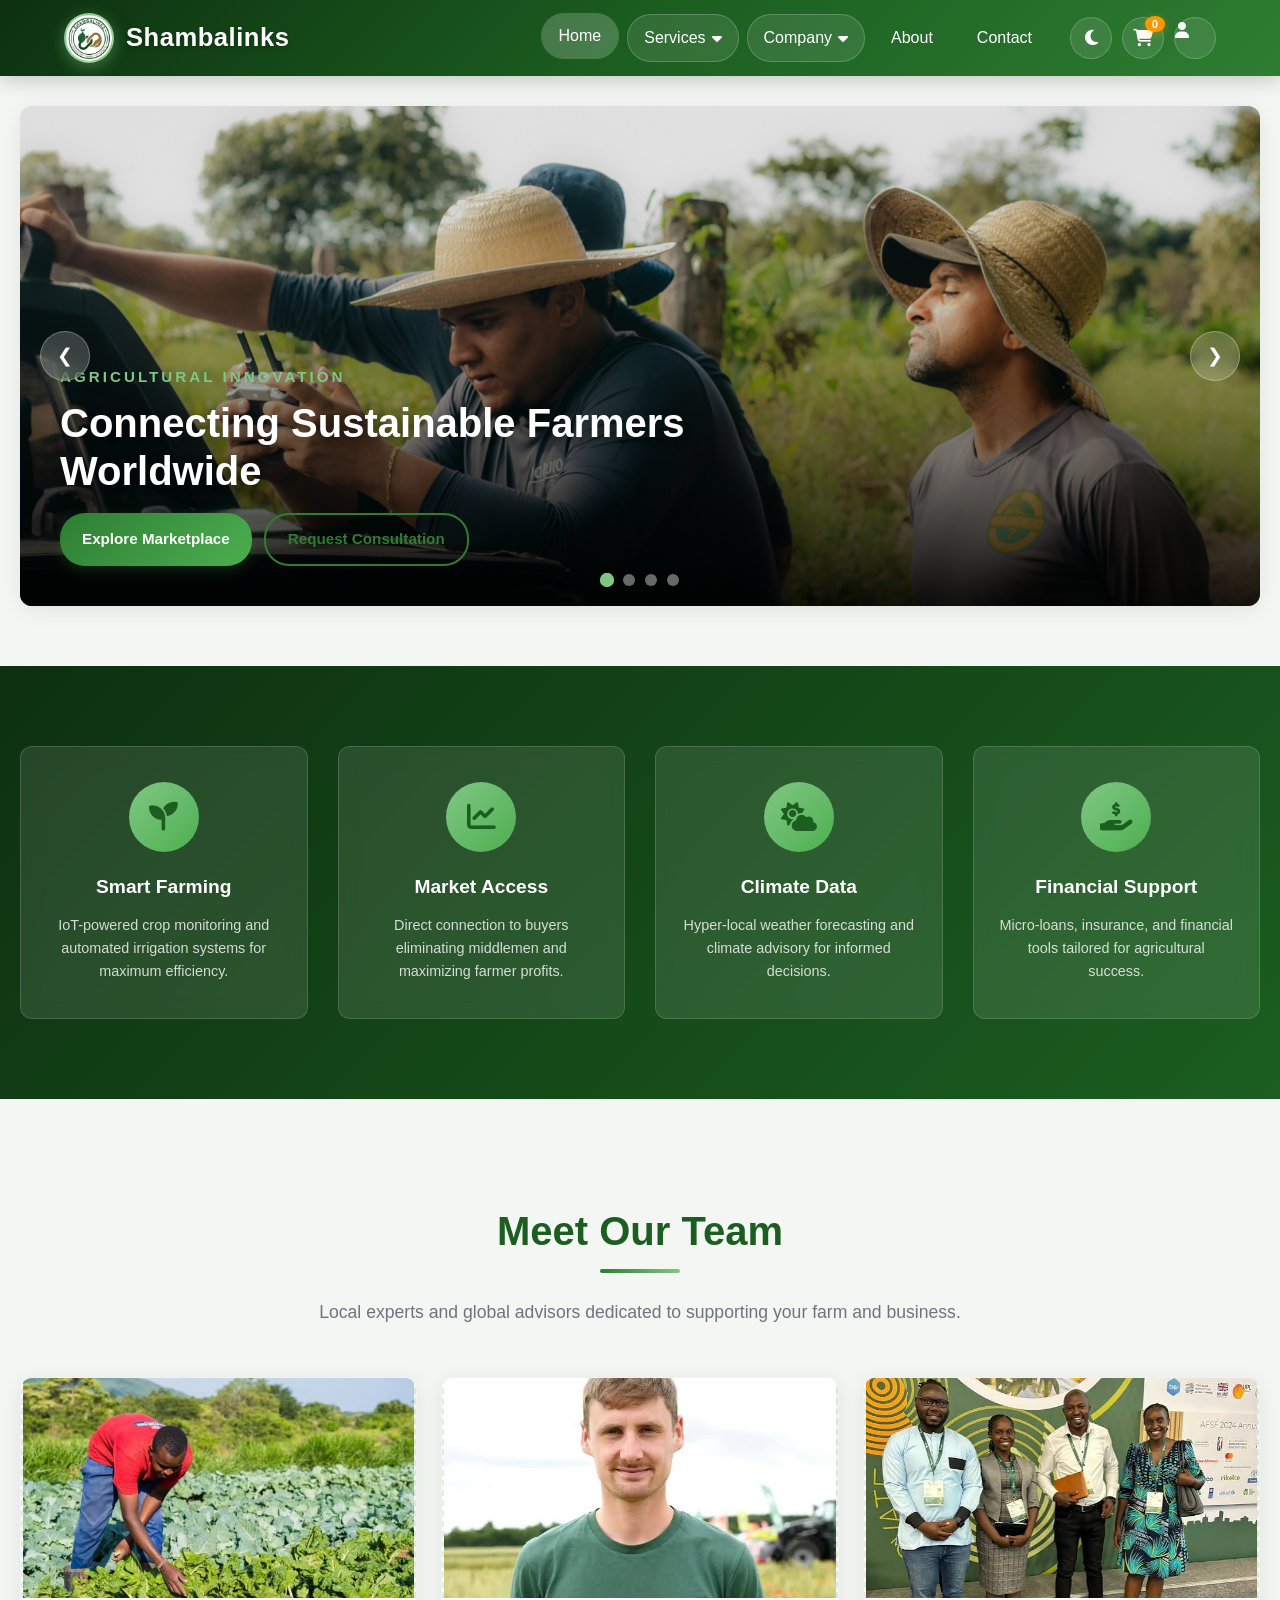
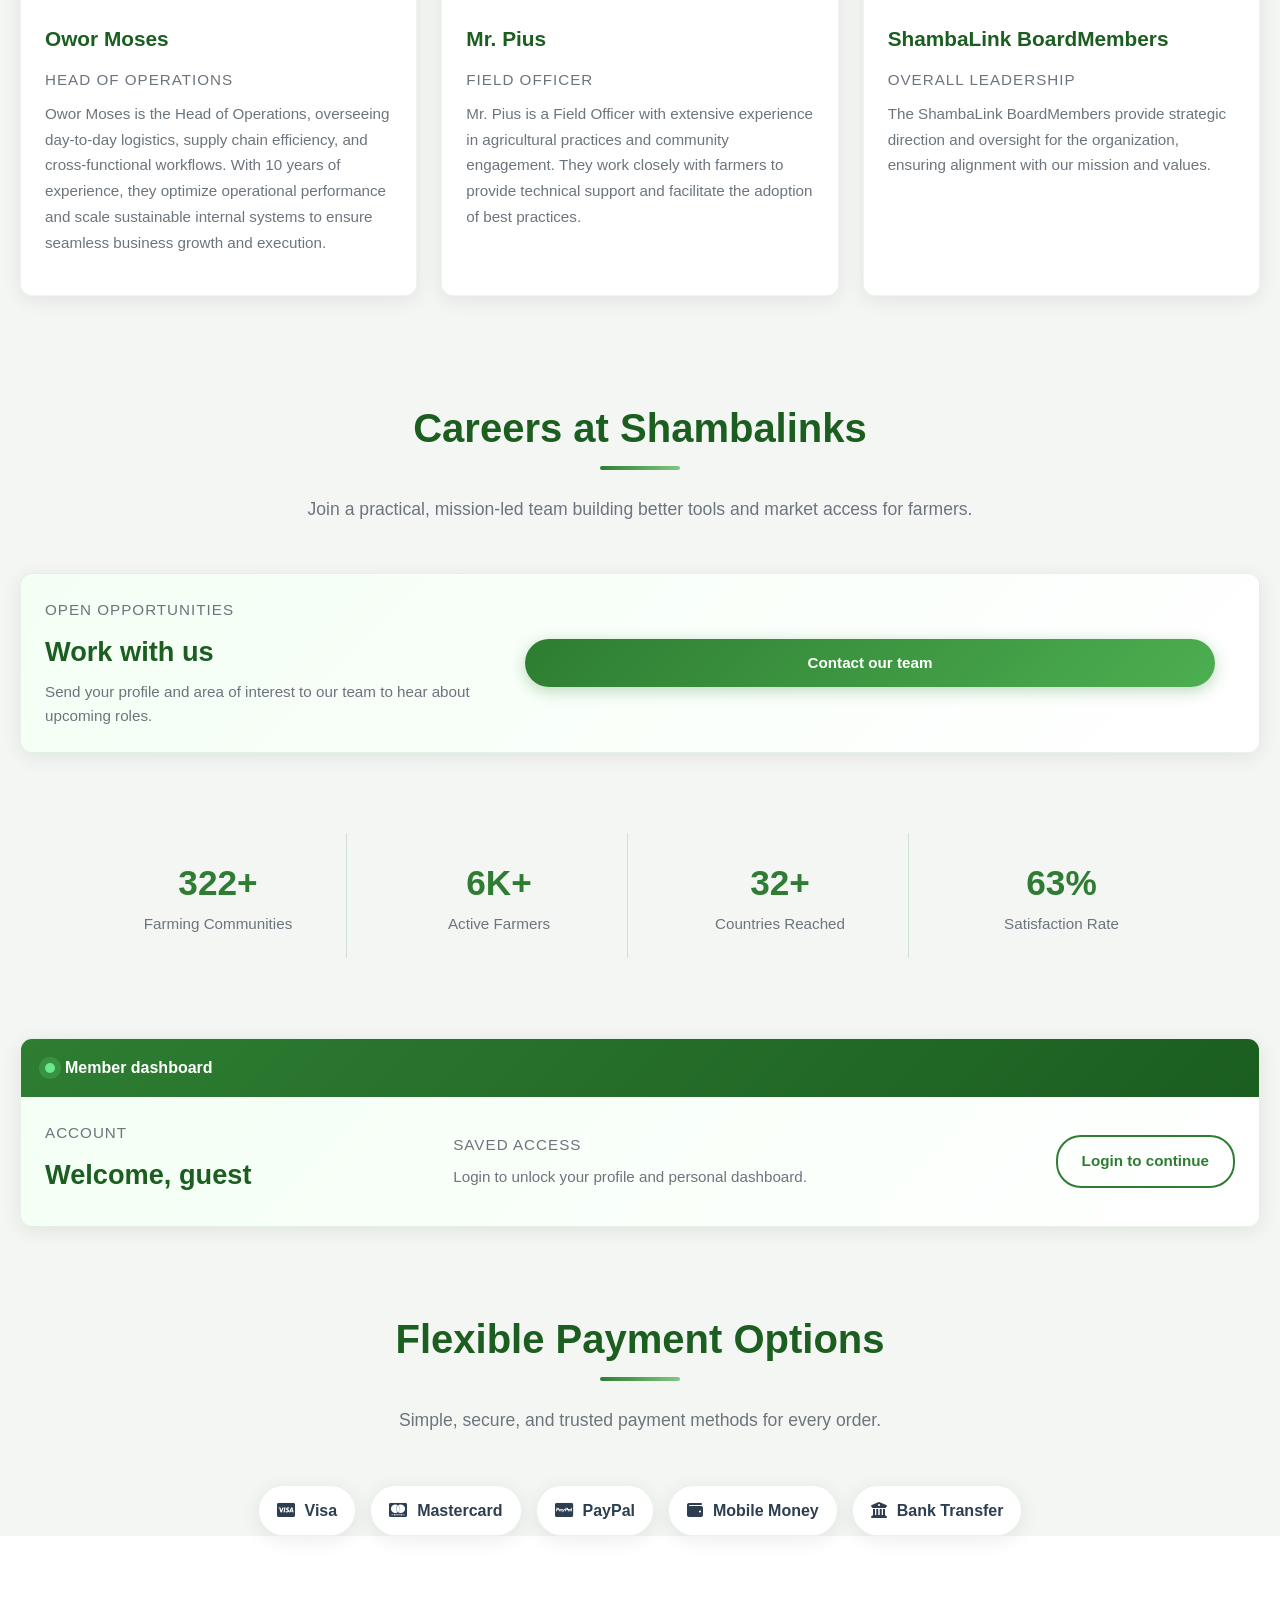
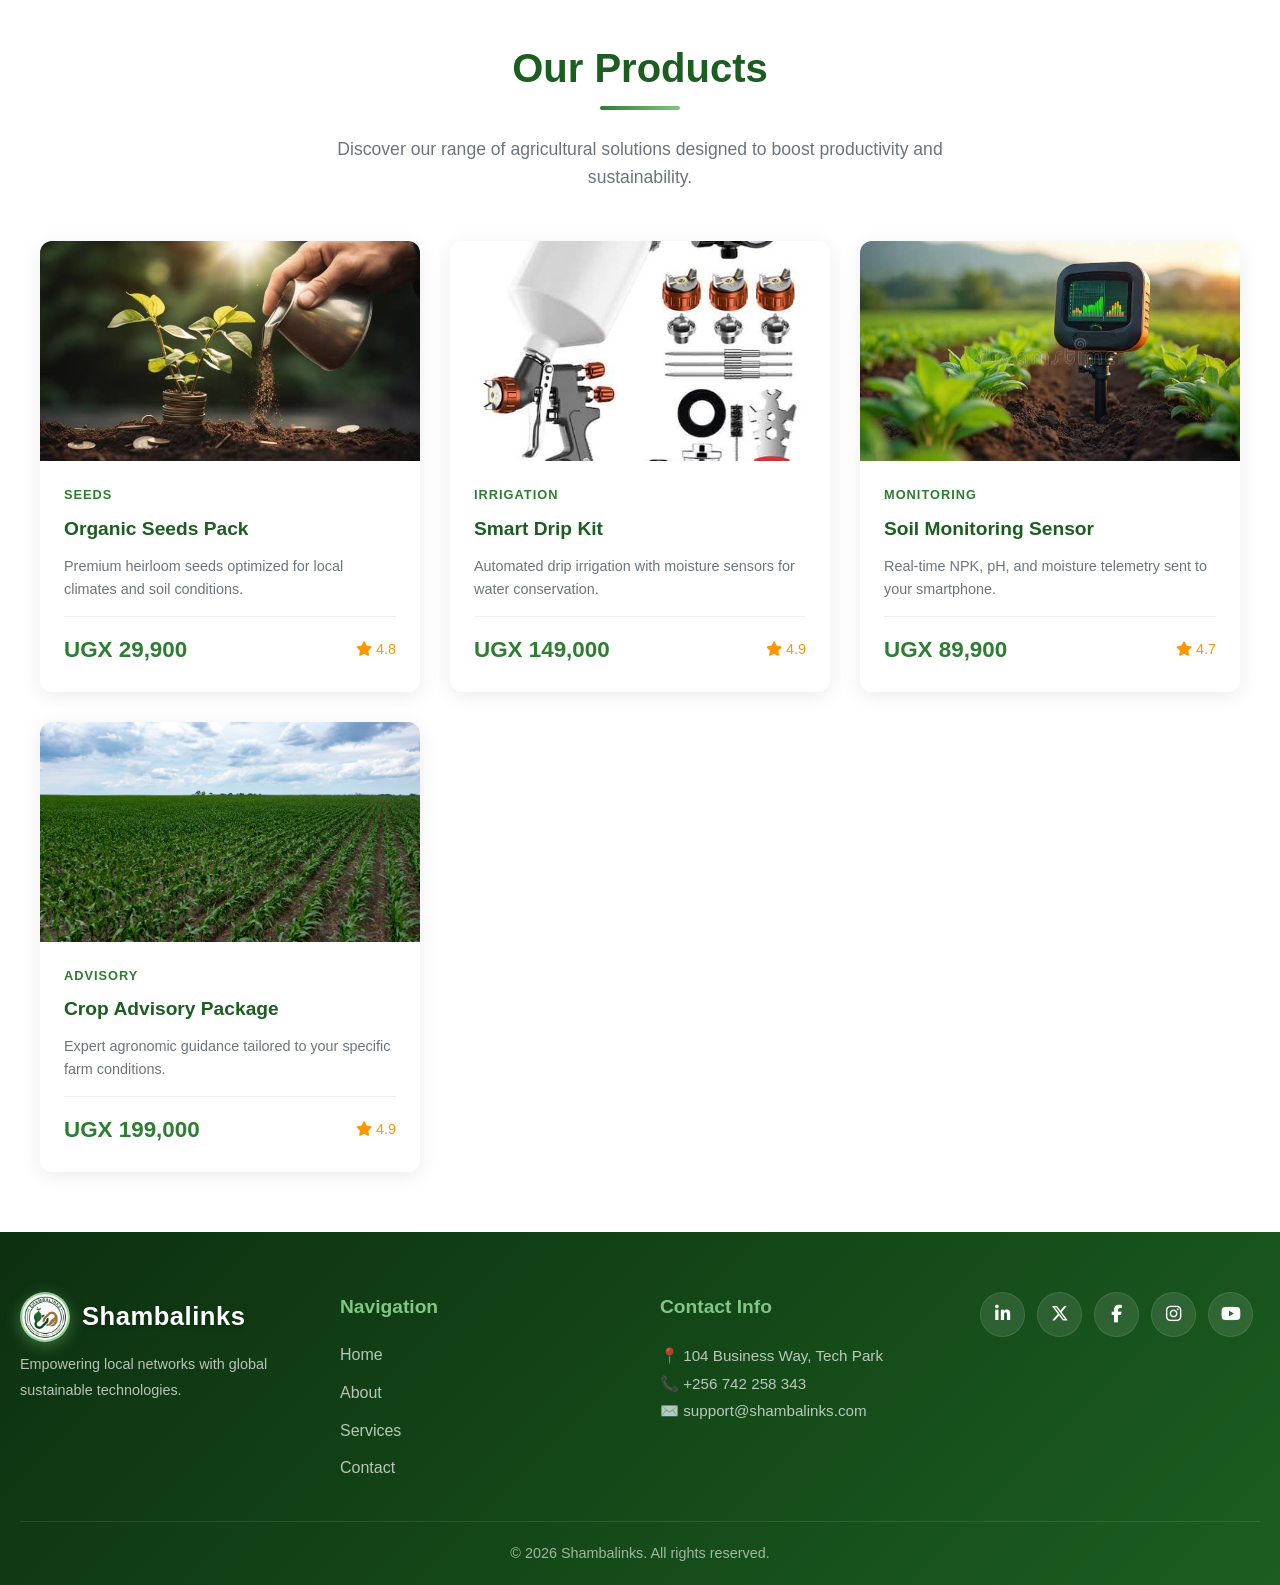
==== commit c3554484: "Added Images and modified some files" ====
--- a/index.html
+++ b/index.html
@@ -43,7 +43,7 @@
                 <div class="nav-right">
                     <button id="theme-toggle" aria-label="Toggle theme" title="Toggle theme"><i class="fa-solid fa-moon"></i></button>
                     <button id="cart-btn" aria-label="Open cart" title="Cart"><i class="fa-solid fa-cart-shopping"></i><span id="cart-count" class="cart-count">0</span></button>
-                    <a href="pages/login.html" id="login-link" class="btn-link"><i class="fa-solid fa-user"></i> Login</a>
+                    <a href="pages/login.html" id="login-link" class="btn-link icon-only" aria-label="Login" title="Login"><i class="fa-solid fa-user"></i><span class="sr-only">Login</span></a>
                     <a href="pages/profile.html" id="profile-link" class="btn-link" style="display:none"><i class="fa-solid fa-user-circle"></i> Profile</a>
                 </div>
             </nav>
@@ -147,33 +147,56 @@
             <div class="team-grid">
                 <div class="team-card card">
                     <div class="card-img-wrapper">
-                        <div class="team-photo-placeholder">Image</div>
+                        <div class="team-photo-placeholder">
+                            <img src="./Assets/images/yowas.jpeg" alt="Pius Okitwi">
+                        </div>
                     </div>
                     <div class="card-body">
-                        <h3>Member Name</h3>
-                        <p class="muted-label">Role / Agronomist</p>
-                        <p class="product-description">Short bio or specialties go here. Replace with real photo and details.</p>
+                        <h3>Owor Moses</h3>
+                        <p class="muted-label">Head of Operations</p>
+                        <p class="product-description">Owor Moses is the Head of Operations, overseeing day-to-day logistics, supply chain efficiency, and cross-functional workflows. With 10 years of experience, they optimize operational performance and scale sustainable internal systems to ensure seamless business growth and execution.</p>
                     </div>
                 </div>
                 <div class="team-card card">
                     <div class="card-img-wrapper">
-                        <div class="team-photo-placeholder">Image</div>
+                        <div class="team-photo-placeholder">
+                            <img src="./Assets/images/Pius.jpeg" alt="Opio Dior">
+                        </div>
                     </div>
                     <div class="card-body">
-                        <h3>Member Name</h3>
-                        <p class="muted-label">Role / Field Officer</p>
-                        <p class="product-description">Short bio or specialties go here. Replace with real photo and details.</p>
+                        <h3>Mr. Pius</h3>
+                        <p class="muted-label">Field Officer</p>
+                        <p class="product-description">Mr. Pius is a Field Officer with extensive experience in agricultural practices and community engagement. They work closely with farmers to provide technical support and facilitate the adoption of best practices.</p>
                     </div>
                 </div>
                 <div class="team-card card">
                     <div class="card-img-wrapper">
-                        <div class="team-photo-placeholder">Image</div>
+                        <div class="team-photo-placeholder">
+                            <img src="./Assets/images/shamba board.jpeg" alt="Shamba Board Member">
+                        </div>
                     </div>
                     <div class="card-body">
-                        <h3>Member Name</h3>
-                        <p class="muted-label">Role / Operations</p>
-                        <p class="product-description">Short bio or specialties go here. Replace with real photo and details.</p>
-                    </div>
+                        <h3>ShambaLink BoardMembers</h3>
+                        <p class="muted-label">Overall Leadership</p>
+                        <p class="product-description">The ShambaLink BoardMembers provide strategic direction and oversight for the organization, ensuring alignment with our mission and values.</p>
+                    </div>
+                </div>
+            </div>
+        </section>
+
+        <section class="container careers-section" id="careers">
+            <div class="section-header">
+                <h2>Careers at Shambalinks</h2>
+                <p>Join a practical, mission-led team building better tools and market access for farmers.</p>
+            </div>
+            <div class="summary-card careers-card">
+                <div class="summary-body">
+                    <div>
+                        <p class="muted-label">Open opportunities</p>
+                        <h3>Work with us</h3>
+                        <p>Send your profile and area of interest to our team to hear about upcoming roles.</p>
+                    </div>
+                    <a href="pages/contact.html" class="btn">Contact our team</a>
                 </div>
             </div>
         </section>
@@ -244,7 +267,9 @@
                 <div class="products-grid">
                     <div class="product-card">
                         <div class="product-image">
-                            <div class="product-placeholder" aria-hidden="true">Image placeholder</div>
+                            <div class="product-placeholder" aria-hidden="true">
+                                <img src="./Assets/images/organic.jpeg" alt="Organic seeds pack" onerror="this.style.display='none'">
+                            </div>
                             <div class="product-overlay">
                                 <button class="btn" onclick="window.addToCart && window.addToCart({name:'Organic Seeds Pack', price:29900, type:'product'})"><i class="fa-solid fa-cart-plus"></i> Add to Cart</button>
                             </div>
@@ -259,11 +284,15 @@
                             </div>
                         </div>
                     </div>
+                    
+
                     <div class="product-card">
                         <div class="product-image">
-                            <div class="product-placeholder" aria-hidden="true">Image placeholder</div>
+                            <div class="product-placeholder" aria-hidden="true">
+                                <img src="./Assets/images/Sprayer Kit.jpg" alt="Sprayer Kit" onerror="this.style.display='none'">
+                            </div>
                             <div class="product-overlay">
-                                <button class="btn" onclick="window.addToCart && window.addToCart({name:'Smart Drip Kit', price:149000, type:'product'})"><i class="fa-solid fa-cart-plus"></i> Add to Cart</button>
+                                <button class="btn" onclick="window.addToCart && window.addToCart({name:'Sprayer Kit', price:149000, type:'product'})"><i class="fa-solid fa-cart-plus"></i> Add to Cart</button>
                             </div>
                         </div>
                         <div class="product-info">
@@ -276,9 +305,12 @@
                             </div>
                         </div>
                     </div>
+
                     <div class="product-card">
                         <div class="product-image">
-                            <div class="product-placeholder" aria-hidden="true">Image placeholder</div>
+                            <div class="product-placeholder" aria-hidden="true">
+                               <img src="./Assets/images/soil monitoring.jpeg" alt="Soil Monitoring Sensor" onerror="this.style.display='none'">
+                            </div>
                             <div class="product-overlay">
                                 <button class="btn" onclick="window.addToCart && window.addToCart({name:'Soil Monitoring Sensor', price:89900, type:'product'})"><i class="fa-solid fa-cart-plus"></i> Add to Cart</button>
                             </div>
@@ -293,9 +325,12 @@
                             </div>
                         </div>
                     </div>
+
                     <div class="product-card">
                         <div class="product-image">
-                            <div class="product-placeholder" aria-hidden="true">Image placeholder</div>
+                            <div class="product-placeholder" aria-hidden="true">
+                                <img src="./Assets/images/crop advisory 2.jpg" alt="Crop Advisory Package" onerror="this.style.display='none'">
+                            </div>
                             <div class="product-overlay">
                                 <a class="btn" href="pages/contact.html"><i class="fa-solid fa-envelope"></i> Request Service</a>
                             </div>
--- a/Assets/css/style.css
+++ b/Assets/css/style.css
@@ -138,6 +138,27 @@
   font-weight: 500;
 }
 
+.icon-only {
+  width: 42px;
+  height: 42px;
+  padding: 0;
+  display: inline-flex;
+  align-items: center;
+  justify-content: center;
+}
+
+.sr-only {
+  position: absolute;
+  width: 1px;
+  height: 1px;
+  padding: 0;
+  margin: -1px;
+  overflow: hidden;
+  clip: rect(0, 0, 0, 0);
+  white-space: nowrap;
+  border: 0;
+}
+
 .btn-link:hover {
   background: rgba(255,255,255,0.2);
   transform: translateY(-2px);
@@ -194,6 +215,10 @@
   display: block; 
 }
 
+.nav-dropdown:focus-within .dropdown-content {
+  display: block;
+}
+
 .nav-dropdown.open .dropbtn {
   background: rgba(255,255,255,0.25);
 }
@@ -252,6 +277,10 @@
 #theme-toggle:hover {
   background: rgba(255,255,255,0.2);
   transform: rotate(180deg);
+}
+
+#theme-toggle.is-dark .fa-moon::before {
+  content: "\f185";
 }
 
 #cart-btn { 
@@ -300,6 +329,39 @@
 .nav-menu > .nav-left > a.active {
   background: rgba(255,255,255,0.2);
   transform: translateY(-2px);
+}
+
+.stats-section {
+  padding: 50px 20px;
+}
+
+.stats-grid {
+  display: grid;
+  grid-template-columns: repeat(4, minmax(0, 1fr));
+  gap: 24px;
+  max-width: 1100px;
+  margin: 0 auto;
+}
+
+.stat-item {
+  text-align: center;
+  padding: 22px 12px;
+  border-right: 1px solid rgba(46, 125, 50, 0.18);
+}
+
+.stat-item:last-child {
+  border-right: none;
+}
+
+.stat-number {
+  color: var(--primary-color);
+  font-size: 2.2rem;
+  font-weight: 800;
+}
+
+.stat-label {
+  color: var(--text-muted);
+  font-size: 0.95rem;
 }
 
 /* --- Hero Section --- */
@@ -1462,6 +1524,14 @@
   border-color: rgba(255,255,255,0.1);
 }
 
+body.dark .stat-item {
+  border-color: rgba(129, 199, 132, 0.25);
+}
+
+body.dark .stat-number {
+  color: var(--secondary-color);
+}
+
 /* --- Responsive --- */
 @media (max-width: 900px) {
   .editor-grid {
@@ -1531,6 +1601,29 @@
   
   .auth-card {
     margin: 20px;
+  }
+
+  .stats-grid {
+    grid-template-columns: repeat(2, minmax(0, 1fr));
+  }
+
+  .stat-item:nth-child(2) {
+    border-right: none;
+  }
+}
+
+@media (max-width: 420px) {
+  .stats-grid {
+    grid-template-columns: 1fr;
+  }
+
+  .stat-item {
+    border-right: none;
+    border-bottom: 1px solid rgba(46, 125, 50, 0.18);
+  }
+
+  .stat-item:last-child {
+    border-bottom: none;
   }
 }
 
